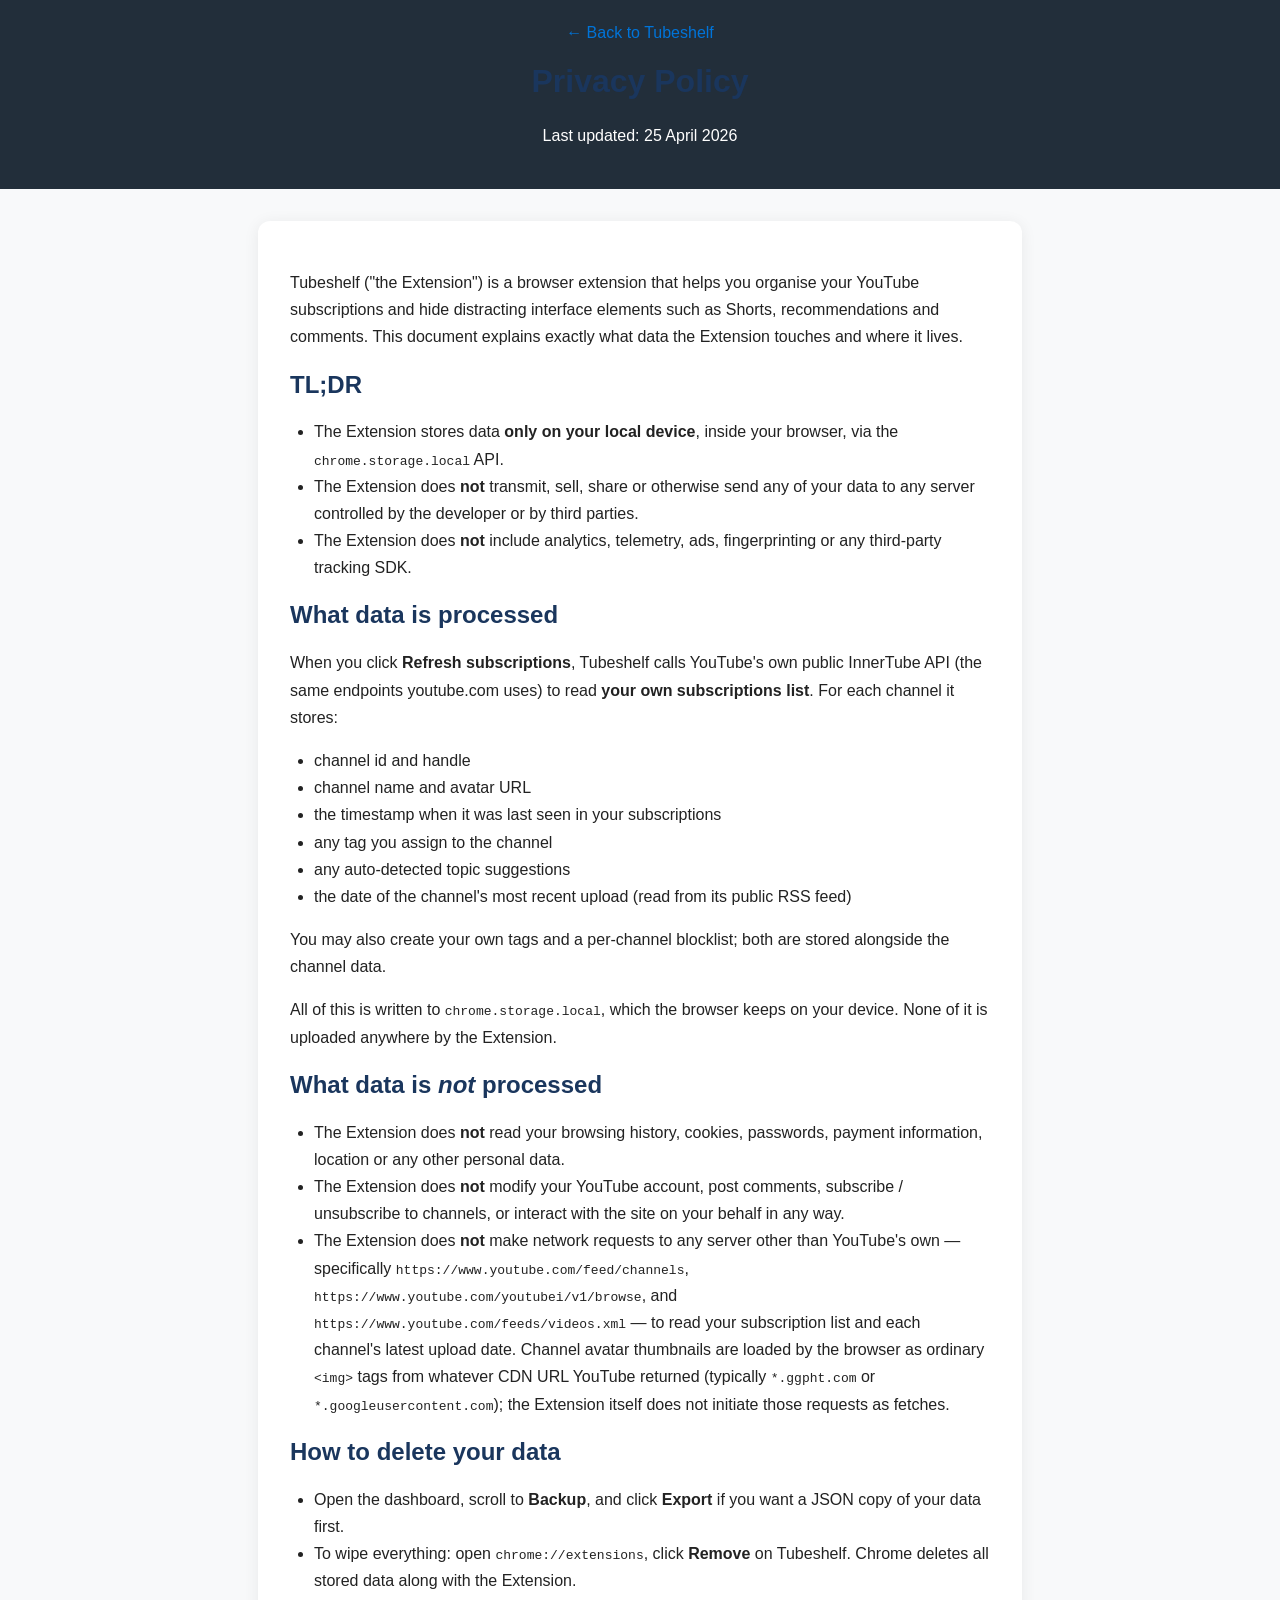
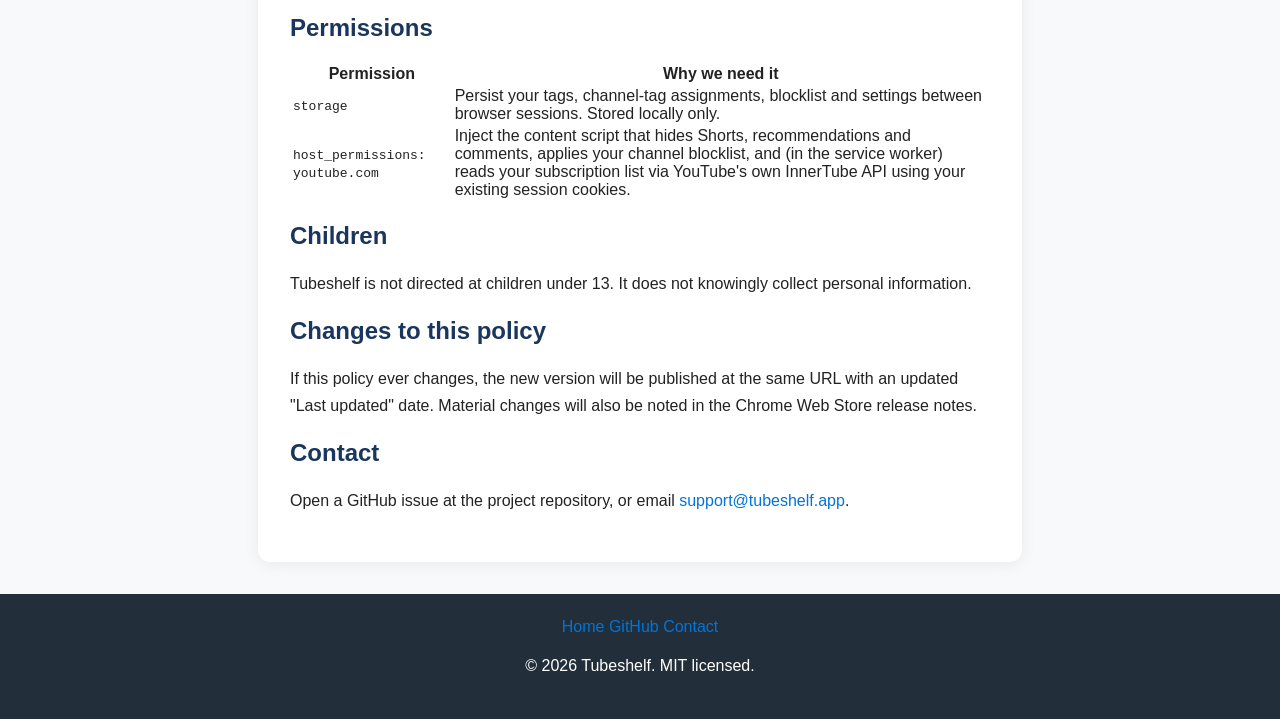
==== privacy.html @ 55329b59 "first" ====
<!doctype html>
<html lang="en">
<head>
  <meta charset="utf-8">
  <meta name="viewport" content="width=device-width,initial-scale=1">
  <title>Privacy Policy — Tubeshelf</title>
  <meta name="description" content="What Tubeshelf reads, where it stores it, and what it never transmits.">
  <link rel="canonical" href="./privacy.html">
  <link rel="stylesheet" href="./style.css">
</head>
<body class="doc">
  <header class="doc-head">
    <div class="container">
      <a class="doc-back" href="./">← Back to Tubeshelf</a>
      <h1>Privacy Policy</h1>
      <p class="muted">Last updated: 25 April 2026</p>
    </div>
  </header>

  <main class="container doc-body">
    <p>
      Tubeshelf ("the Extension") is a browser extension that helps you
      organise your YouTube subscriptions and hide distracting interface
      elements such as Shorts, recommendations and comments. This document
      explains exactly what data the Extension touches and where it lives.
    </p>

    <h2>TL;DR</h2>
    <ul>
      <li>The Extension stores data <strong>only on your local device</strong>,
        inside your browser, via the <code>chrome.storage.local</code> API.</li>
      <li>The Extension does <strong>not</strong> transmit, sell, share or
        otherwise send any of your data to any server controlled by the
        developer or by third parties.</li>
      <li>The Extension does <strong>not</strong> include analytics,
        telemetry, ads, fingerprinting or any third-party tracking SDK.</li>
    </ul>

    <h2>What data is processed</h2>
    <p>
      When you click <strong>Refresh subscriptions</strong>, Tubeshelf calls
      YouTube's own public InnerTube API (the same endpoints youtube.com
      uses) to read <strong>your own subscriptions list</strong>. For each
      channel it stores:
    </p>
    <ul>
      <li>channel id and handle</li>
      <li>channel name and avatar URL</li>
      <li>the timestamp when it was last seen in your subscriptions</li>
      <li>any tag you assign to the channel</li>
      <li>any auto-detected topic suggestions</li>
      <li>the date of the channel's most recent upload (read from its
        public RSS feed)</li>
    </ul>
    <p>
      You may also create your own tags and a per-channel blocklist; both
      are stored alongside the channel data.
    </p>
    <p>
      All of this is written to <code>chrome.storage.local</code>, which the
      browser keeps on your device. None of it is uploaded anywhere by the
      Extension.
    </p>

    <h2>What data is <em>not</em> processed</h2>
    <ul>
      <li>The Extension does <strong>not</strong> read your browsing history,
        cookies, passwords, payment information, location or any other
        personal data.</li>
      <li>The Extension does <strong>not</strong> modify your YouTube
        account, post comments, subscribe / unsubscribe to channels, or
        interact with the site on your behalf in any way.</li>
      <li>The Extension does <strong>not</strong> make network requests to
        any server other than YouTube's own — specifically
        <code>https://www.youtube.com/feed/channels</code>,
        <code>https://www.youtube.com/youtubei/v1/browse</code>, and
        <code>https://www.youtube.com/feeds/videos.xml</code> — to read
        your subscription list and each channel's latest upload date.
        Channel avatar thumbnails are loaded by the browser as ordinary
        <code>&lt;img&gt;</code> tags from whatever CDN URL YouTube
        returned (typically <code>*.ggpht.com</code> or
        <code>*.googleusercontent.com</code>); the Extension itself does
        not initiate those requests as fetches.</li>
    </ul>

    <h2>How to delete your data</h2>
    <ul>
      <li>Open the dashboard, scroll to <strong>Backup</strong>, and click
        <strong>Export</strong> if you want a JSON copy of your data first.</li>
      <li>To wipe everything: open <code>chrome://extensions</code>, click
        <strong>Remove</strong> on Tubeshelf. Chrome deletes all stored
        data along with the Extension.</li>
    </ul>

    <h2>Permissions</h2>
    <table>
      <thead>
        <tr><th>Permission</th><th>Why we need it</th></tr>
      </thead>
      <tbody>
        <tr>
          <td><code>storage</code></td>
          <td>Persist your tags, channel-tag assignments, blocklist and
            settings between browser sessions. Stored locally only.</td>
        </tr>
        <tr>
          <td><code>host_permissions: youtube.com</code></td>
          <td>Inject the content script that hides Shorts, recommendations
            and comments, applies your channel blocklist, and (in the
            service worker) reads your subscription list via YouTube's own
            InnerTube API using your existing session cookies.</td>
        </tr>
      </tbody>
    </table>

    <h2>Children</h2>
    <p>
      Tubeshelf is not directed at children under 13. It does not knowingly
      collect personal information.
    </p>

    <h2>Changes to this policy</h2>
    <p>
      If this policy ever changes, the new version will be published at the
      same URL with an updated "Last updated" date. Material changes will
      also be noted in the Chrome Web Store release notes.
    </p>

    <h2>Contact</h2>
    <p>
      Open a GitHub issue at the project repository, or email
      <a href="mailto:support@tubeshelf.app">support@tubeshelf.app</a>.
    </p>
  </main>

  <footer>
    <div class="container">
      <nav>
        <a href="./">Home</a>
        <a href="https://github.com/" rel="noopener">GitHub</a>
        <a href="mailto:support@tubeshelf.app">Contact</a>
      </nav>
      <p class="muted">© 2026 Tubeshelf. MIT licensed.</p>
    </div>
  </footer>
</body>
</html>
---- style.css ----
/*
 * tubeshelf-privacy-page CSS
 * Basic modern styling for privacy and index pages
 */

body {
  font-family: 'Segoe UI', Arial, sans-serif;
  background: #f8f9fa;
  color: #222;
  margin: 0;
  padding: 0;
}

header, footer {
  background: #222e3a;
  color: #fff;
  padding: 1.5rem 0;
  text-align: center;
}

main {
  max-width: 700px;
  margin: 2rem auto;
  background: #fff;
  border-radius: 12px;
  box-shadow: 0 2px 16px rgba(0,0,0,0.07);
  padding: 2rem;
}

h1, h2, h3 {
  color: #1a365d;
}

p, li {
  line-height: 1.7;
}

ul {
  padding-left: 1.5rem;
}

a {
  color: #0074d9;
  text-decoration: none;
}
a:hover {
  text-decoration: underline;
}

.button, button {
  background: #0074d9;
  color: #fff;
  border: none;
  border-radius: 6px;
  padding: 0.6em 1.2em;
  font-size: 1em;
  cursor: pointer;
  transition: background 0.2s;
}
.button:hover, button:hover {
  background: #005fa3;
}

@media (max-width: 600px) {
  main {
    padding: 1rem;
    margin: 1rem;
  }
  h1 {
    font-size: 1.5em;
  }
}
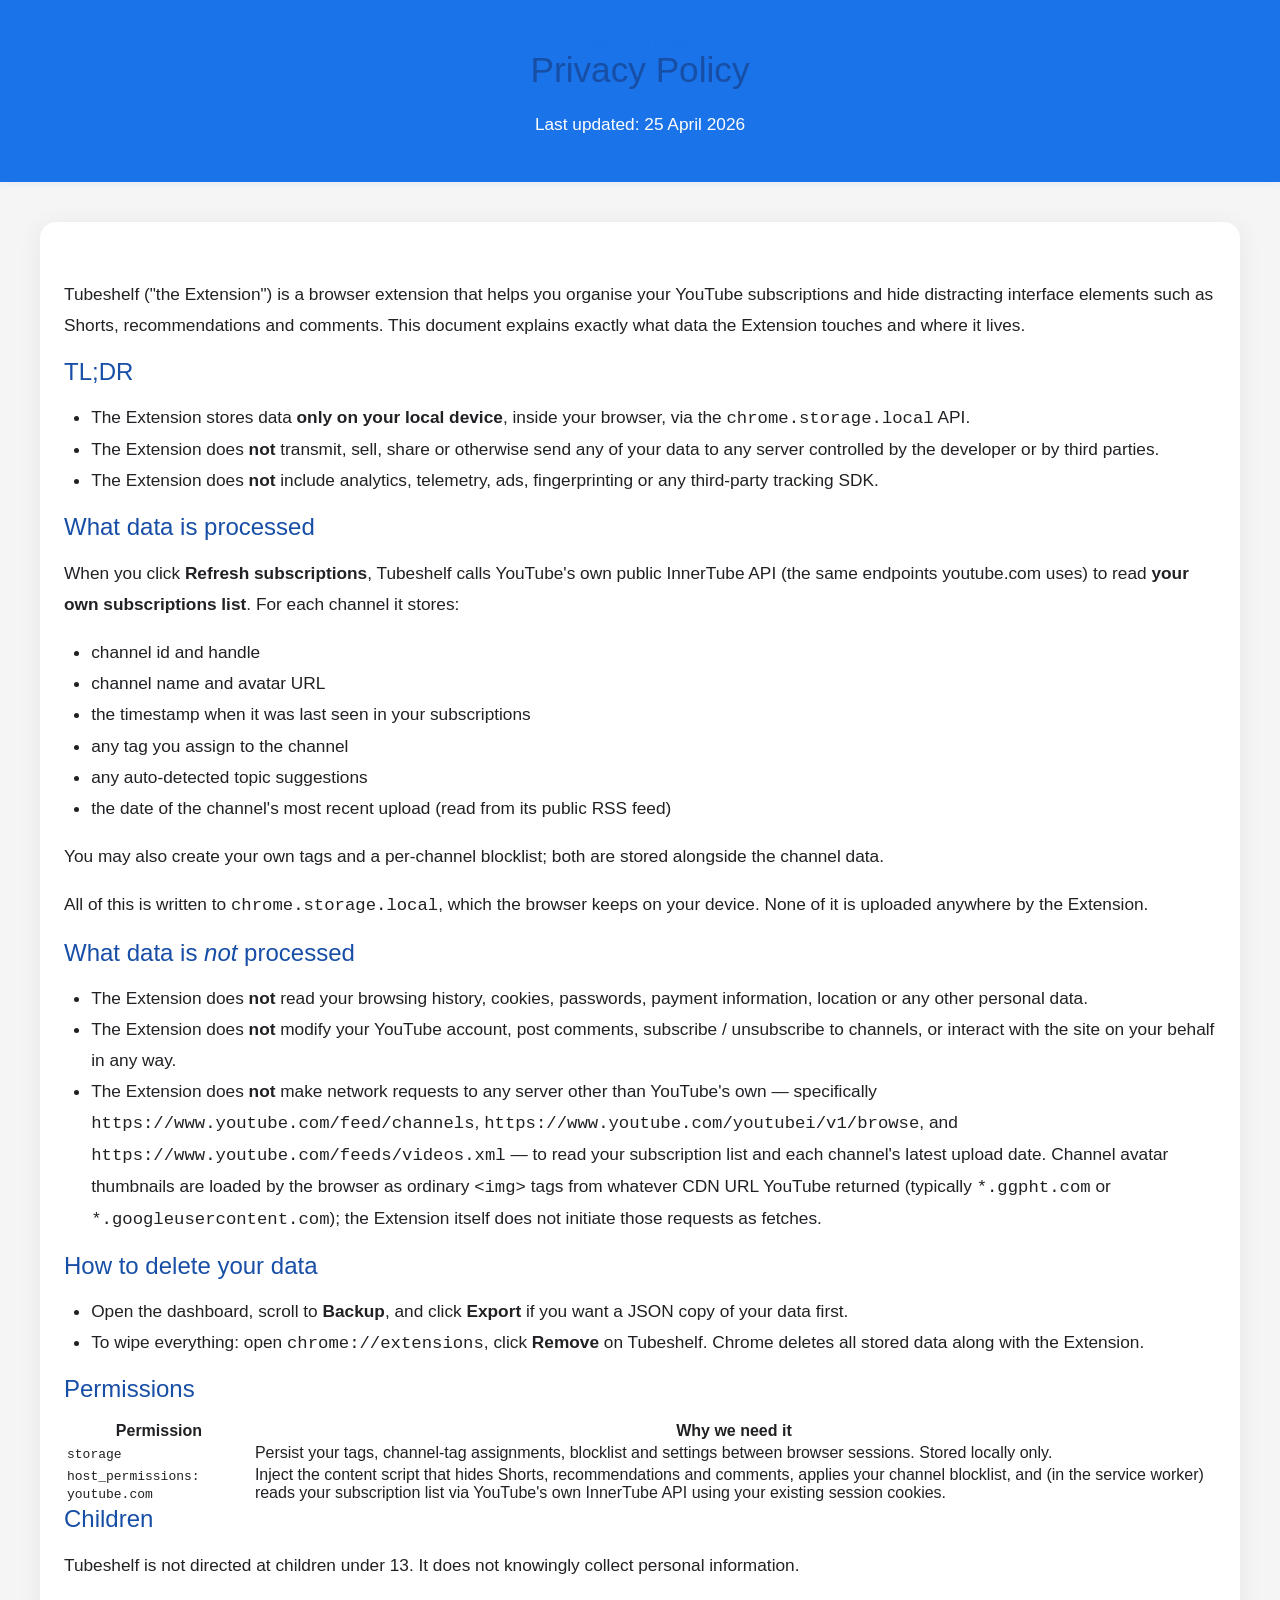
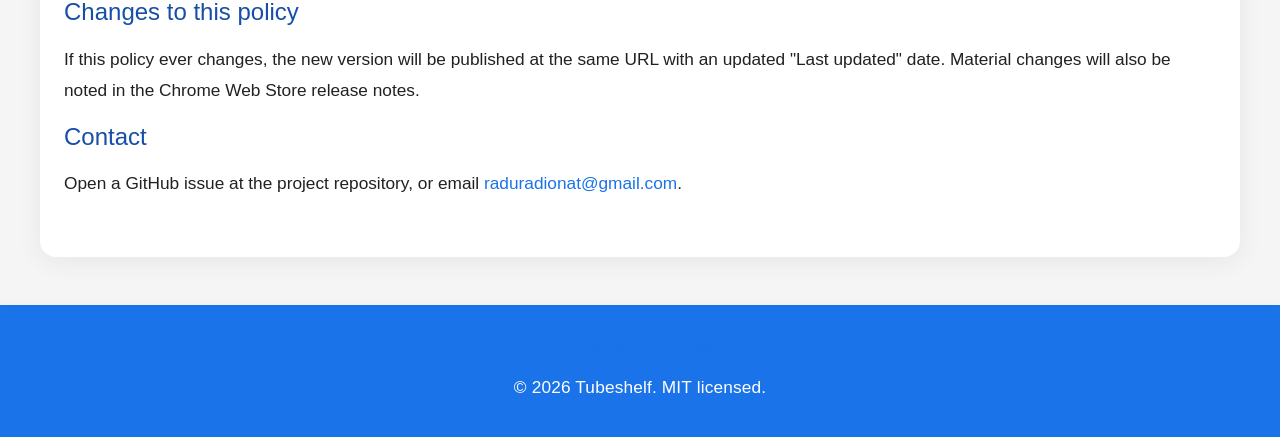
==== commit 15841d39: "up" ====
--- a/privacy.html
+++ b/privacy.html
@@ -129,7 +129,7 @@
     <h2>Contact</h2>
     <p>
       Open a GitHub issue at the project repository, or email
-      <a href="mailto:support@tubeshelf.app">support@tubeshelf.app</a>.
+      <a href="mailto:raduradionat@gmail.com">raduradionat@gmail.com</a>.
     </p>
   </main>
 
@@ -138,7 +138,7 @@
       <nav>
         <a href="./">Home</a>
         <a href="https://github.com/" rel="noopener">GitHub</a>
-        <a href="mailto:support@tubeshelf.app">Contact</a>
+        <a href="mailto:raduradionat@gmail.com">Contact</a>
       </nav>
       <p class="muted">© 2026 Tubeshelf. MIT licensed.</p>
     </div>
--- a/style.css
+++ b/style.css
@@ -1,72 +1,275 @@
+/* --- Tubeshelf custom classes for layout and branding --- */
+
+.hero {
+  background: linear-gradient(90deg, #1a73e8 0%, #4285f4 100%);
+  color: #fff;
+  padding: 2.5rem 0 2rem 0;
+  box-shadow: 0 2px 8px rgba(26,115,232,0.08);
+}
+
+.container {
+  width: 100%;
+  max-width: 1200px;
+  margin-left: auto;
+  margin-right: auto;
+  padding-left: 1.5rem;
+  padding-right: 1.5rem;
+  box-sizing: border-box;
+}
+
+.brand {
+  display: flex;
+  align-items: center;
+  gap: 0.7rem;
+  font-size: 1.5rem;
+  font-weight: 700;
+  margin-bottom: 1.2rem;
+}
+.brand-dot {
+  display: inline-block;
+  width: 1.1em;
+  height: 1.1em;
+  border-radius: 50%;
+  background: #fff;
+  box-shadow: 0 0 0 4px #4285f433;
+  margin-right: 0.2em;
+}
+.brand-name {
+  letter-spacing: -0.5px;
+  color: #fff;
+}
+
+.lead {
+  font-size: 1.18rem;
+  color: #e3eafc;
+  margin-bottom: 1.5rem;
+}
+
+.cta {
+  display: flex;
+  gap: 1rem;
+  margin-bottom: 0.7rem;
+  flex-wrap: wrap;
+  justify-content: center;
+}
+.btn {
+  display: inline-block;
+  font-family: inherit;
+  font-weight: 500;
+  border-radius: 8px;
+  padding: 0.7em 1.5em;
+  font-size: 1.08em;
+  text-align: center;
+  text-decoration: none;
+  border: none;
+  cursor: pointer;
+  transition: background 0.2s, box-shadow 0.2s, color 0.2s;
+  box-shadow: 0 2px 6px rgba(26,115,232,0.08);
+}
+.btn.primary {
+  background: #fff;
+  color: #1a73e8;
+  border: 2px solid #fff;
+}
+.btn.primary:hover {
+  background: #e3eafc;
+  color: #174ea6;
+}
+.btn.ghost {
+  background: transparent;
+  color: #fff;
+  border: 2px solid #fff;
+}
+.btn.ghost:hover {
+  background: #174ea6;
+  color: #fff;
+}
+.cta-note {
+  color: #c7d6f7;
+  font-size: 0.98rem;
+  margin-bottom: 0.5rem;
+}
+
+.features {
+  margin: 2.5rem 0 2rem 0;
+}
+.grid {
+  display: grid;
+  grid-template-columns: repeat(auto-fit, minmax(260px, 1fr));
+  gap: 1.5rem;
+  margin-top: 1.5rem;
+}
+.feature {
+  background: #fff;
+  border-radius: 12px;
+  box-shadow: 0 2px 12px rgba(60,64,67,0.07);
+  padding: 1.3rem 1.2rem 1.1rem 1.2rem;
+  display: flex;
+  flex-direction: column;
+  gap: 0.5rem;
+  min-height: 180px;
+}
+
+.privacy-policy {
+  margin: 2.5rem 0 2rem 0;
+  background: #f8fafc;
+  border-radius: 14px;
+  box-shadow: 0 2px 12px rgba(60,64,67,0.06);
+  padding: 2.2rem 1.5rem;
+}
+.privacy-policy h2, .privacy-policy h3 {
+  color: #174ea6;
+}
+.privacy-policy .muted {
+  color: #6b7280;
+  font-size: 0.98rem;
+  margin-bottom: 1.2rem;
+}
+.privacy-policy table {
+  width: 100%;
+  border-collapse: collapse;
+  margin: 1.2rem 0;
+  font-size: 0.98rem;
+}
+.privacy-policy th, .privacy-policy td {
+  border: 1px solid #e3eafc;
+  padding: 0.5em 0.7em;
+  text-align: left;
+}
+.privacy-policy th {
+  background: #e3eafc;
+  color: #174ea6;
+}
+.privacy-policy tr:nth-child(even) td {
+  background: #f5f7fa;
+}
+
+@media (max-width: 800px) {
+  .container {
+    padding: 0 0.5rem;
+  }
+  .privacy-policy {
+    padding: 1.2rem 0.3rem;
+  }
+  .features {
+    margin: 1.5rem 0 1rem 0;
+  }
+}
+
 /*
  * tubeshelf-privacy-page CSS
- * Basic modern styling for privacy and index pages
+ * Google Material-inspired, modern, responsive design
  */
 
 body {
-  font-family: 'Segoe UI', Arial, sans-serif;
-  background: #f8f9fa;
-  color: #222;
+  font-family: 'Roboto', 'Segoe UI', Arial, sans-serif;
+  background: #f5f5f5;
+  color: #202124;
   margin: 0;
   padding: 0;
+  min-height: 100vh;
 }
 
 header, footer {
-  background: #222e3a;
-  color: #fff;
-  padding: 1.5rem 0;
+  background: #1a73e8;
+  color: #fff;
+  padding: 2rem 0 1.5rem 0;
   text-align: center;
+  box-shadow: 0 2px 8px rgba(26,115,232,0.08);
 }
 
 main {
-  max-width: 700px;
-  margin: 2rem auto;
-  background: #fff;
-  border-radius: 12px;
-  box-shadow: 0 2px 16px rgba(0,0,0,0.07);
-  padding: 2rem;
+  max-width: 720px;
+  margin: 2.5rem auto;
+  background: #fff;
+  border-radius: 16px;
+  box-shadow: 0 4px 24px rgba(60,64,67,0.08);
+  padding: 2.5rem 3rem;
+  transition: box-shadow 0.2s;
 }
 
 h1, h2, h3 {
-  color: #1a365d;
+  color: #174ea6;
+  font-family: 'Roboto', 'Segoe UI', Arial, sans-serif;
+  font-weight: 500;
+  margin-top: 0;
+}
+
+h1 {
+  font-size: 2.2rem;
+  margin-bottom: 1.2rem;
+}
+h2 {
+  font-size: 1.5rem;
+  margin-bottom: 1rem;
+}
+h3 {
+  font-size: 1.2rem;
+  margin-bottom: 0.7rem;
 }
 
 p, li {
-  line-height: 1.7;
+  line-height: 1.8;
+  font-size: 1.08rem;
 }
 
 ul {
-  padding-left: 1.5rem;
+  padding-left: 1.7rem;
 }
 
 a {
-  color: #0074d9;
+  color: #1a73e8;
   text-decoration: none;
+  transition: color 0.2s;
 }
 a:hover {
   text-decoration: underline;
+  color: #174ea6;
 }
 
 .button, button {
-  background: #0074d9;
+  background: #1a73e8;
   color: #fff;
   border: none;
-  border-radius: 6px;
-  padding: 0.6em 1.2em;
-  font-size: 1em;
+  border-radius: 8px;
+  padding: 0.7em 1.5em;
+  font-size: 1.08em;
+  font-family: 'Roboto', 'Segoe UI', Arial, sans-serif;
+  font-weight: 500;
   cursor: pointer;
-  transition: background 0.2s;
+  box-shadow: 0 2px 6px rgba(26,115,232,0.08);
+  transition: background 0.2s, box-shadow 0.2s;
 }
 .button:hover, button:hover {
-  background: #005fa3;
-}
-
-@media (max-width: 600px) {
+  background: #174ea6;
+  box-shadow: 0 4px 12px rgba(26,115,232,0.12);
+}
+
+footer {
+  margin-top: 3rem;
+  font-size: 0.98rem;
+  letter-spacing: 0.01em;
+}
+
+@media (max-width: 800px) {
   main {
-    padding: 1rem;
-    margin: 1rem;
+    padding: 1.5rem 1rem;
+    margin: 1.5rem 0.5rem;
   }
   h1 {
-    font-size: 1.5em;
-  }
-}
+    font-size: 1.5rem;
+  }
+}
+
+@media (max-width: 500px) {
+  main {
+    padding: 1rem 0.3rem;
+    margin: 0.5rem 0;
+  }
+  h1 {
+    font-size: 1.15rem;
+  }
+  header, footer {
+    padding: 1rem 0;
+  }
+}
